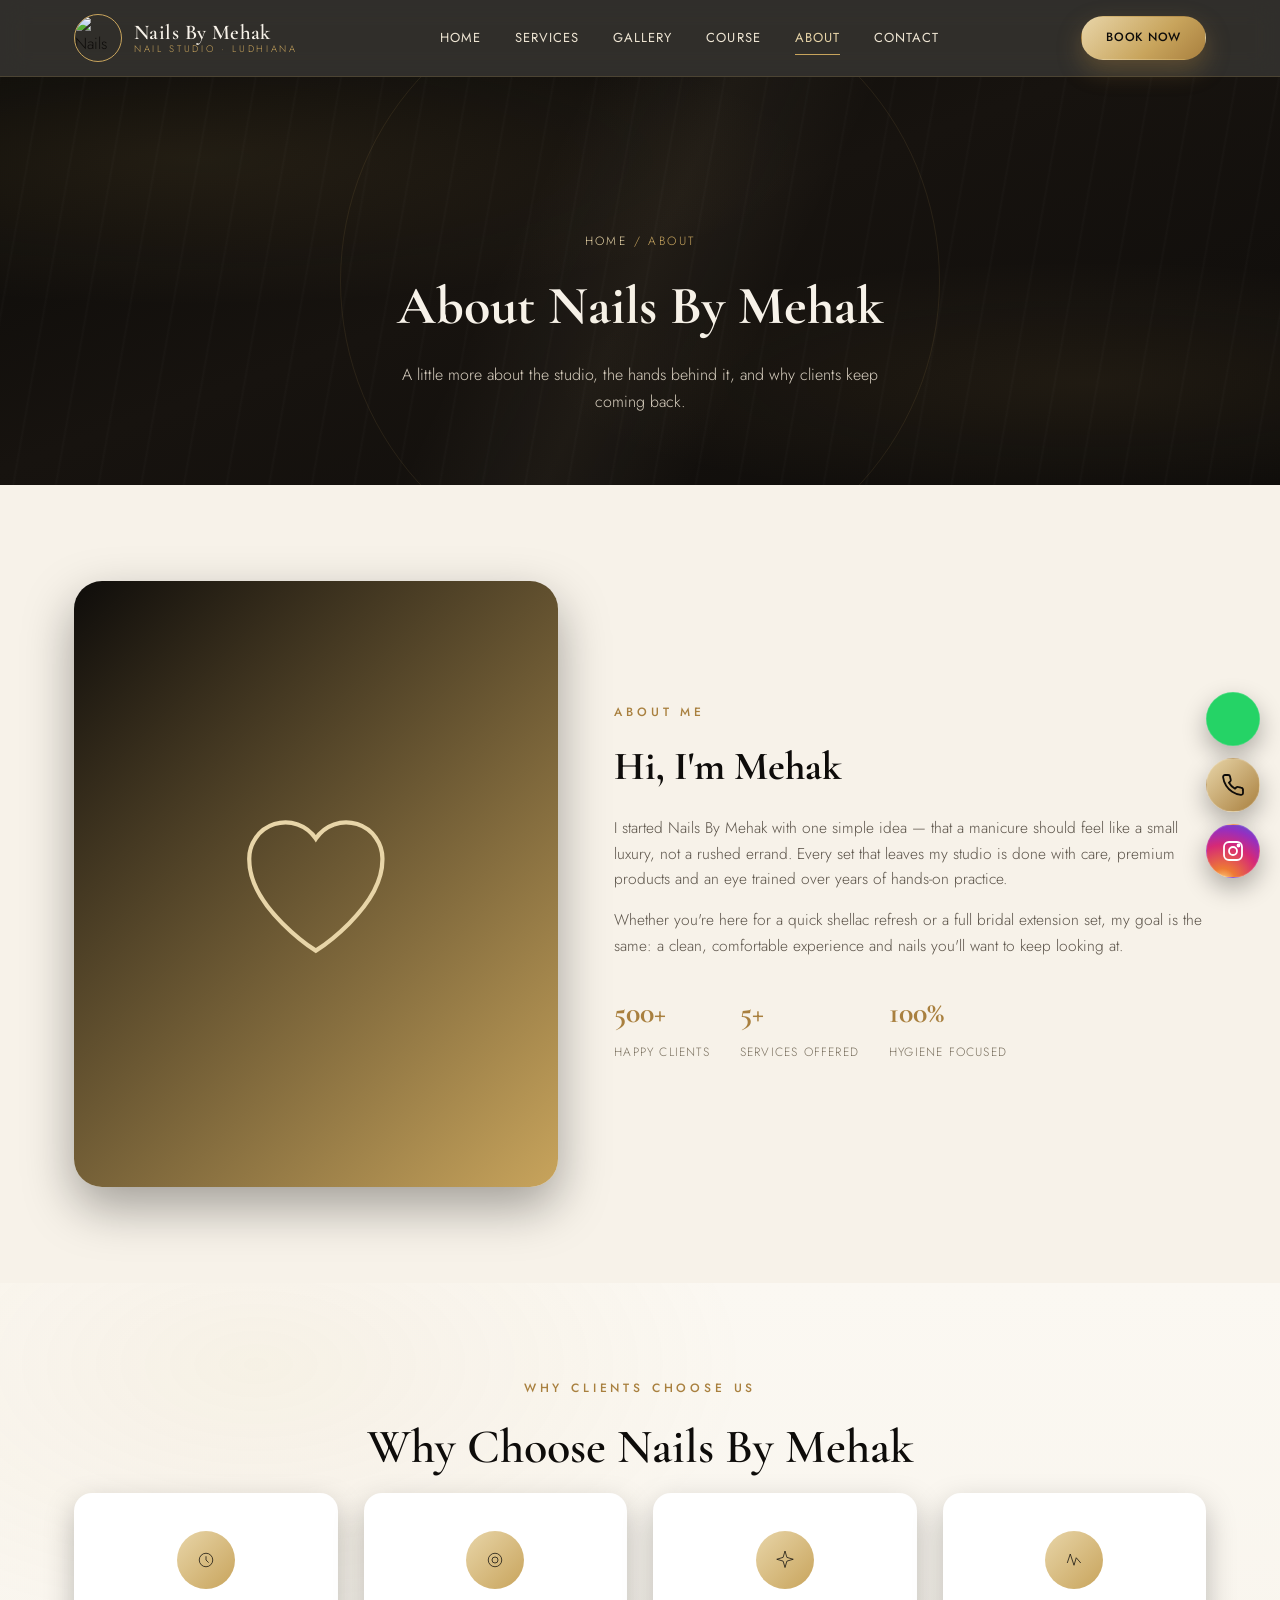
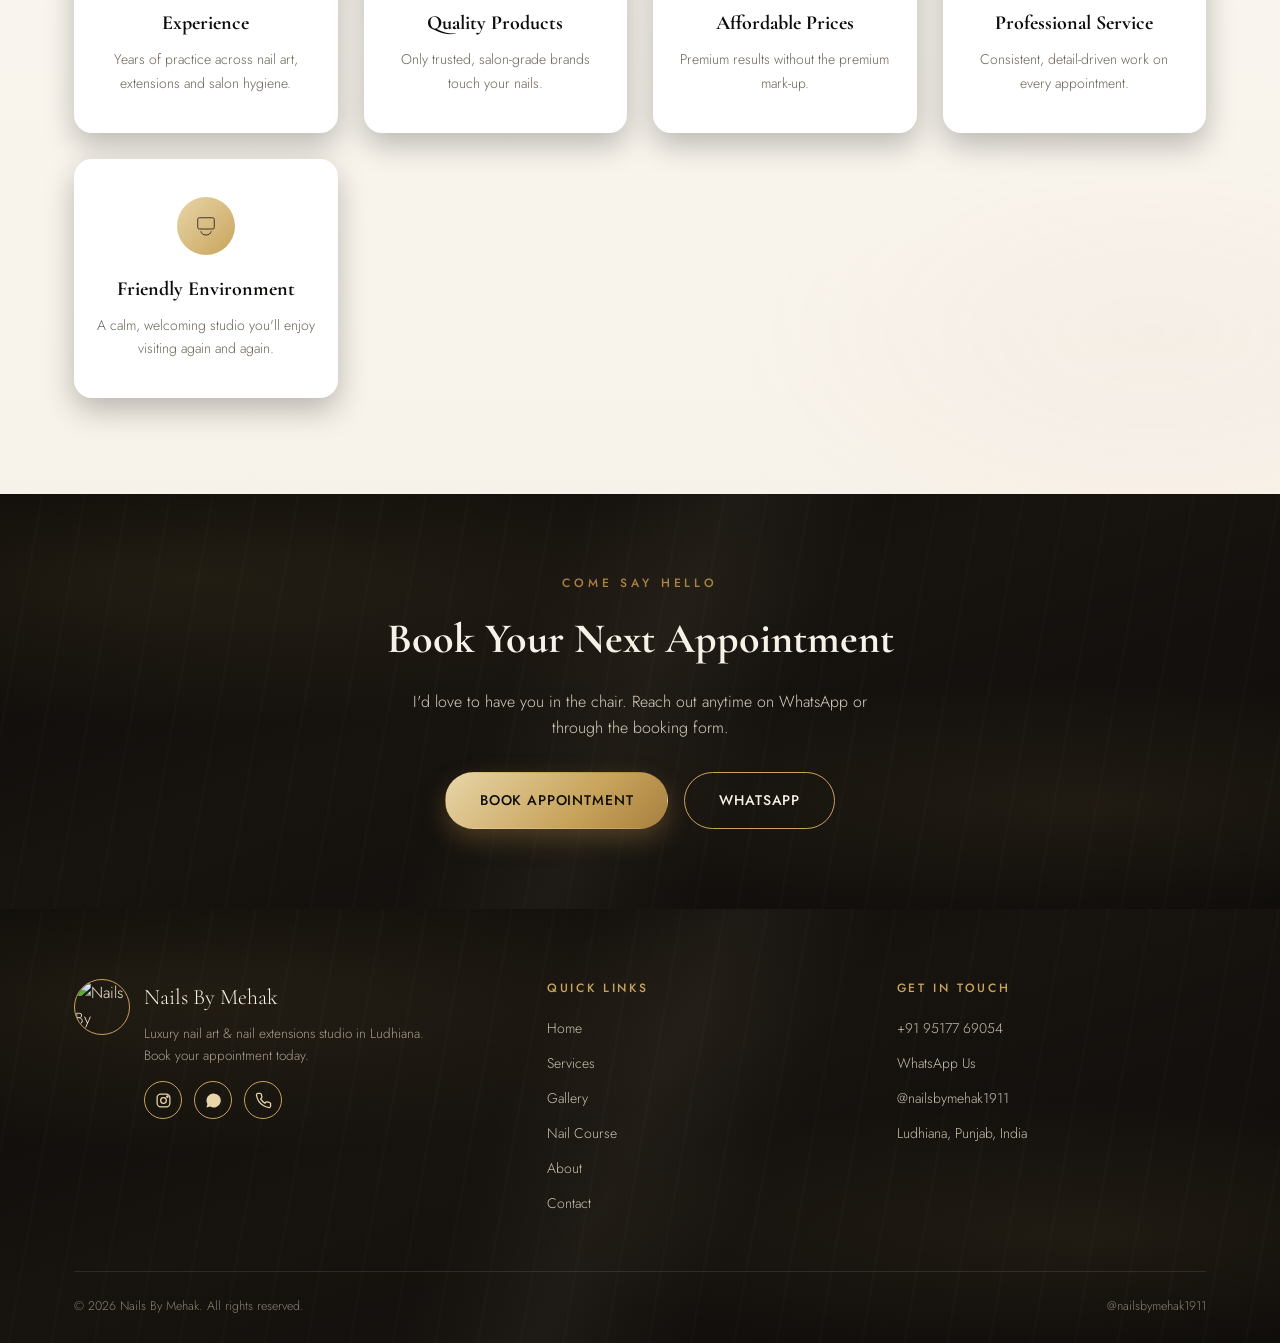
==== about.html @ 7bca028c "commit" ====
<!DOCTYPE html>
<html lang="en">
<head>
<meta charset="UTF-8">
<meta name="viewport" content="width=device-width, initial-scale=1.0">
<title>About Us | Nails By Mehak, Ludhiana</title>
<meta name="description" content="Meet Nails By Mehak — a Ludhiana-based nail studio built on experience, quality products, affordable pricing and a friendly, professional environment.">
<link rel="canonical" href="https://nailsbymehak1911.example.com/about.html">
<link rel="icon" type="image/png" href="assets/favicon.png">
<link rel="stylesheet" href="style.css">
</head>
<body>

<header class="site-header">
  <div class="nav-wrap">
    <a href="index.html" class="brand">
      <img src="images/logo.png" alt="Nails By Mehak logo">
      <span class="brand-text"><span class="name">Nails By Mehak</span><span class="tag">Nail Studio · Ludhiana</span></span>
    </a>
    <nav class="nav-links">
      <a href="index.html" data-page="index.html">Home</a>
      <a href="services.html" data-page="services.html">Services</a>
      <a href="gallery.html" data-page="gallery.html">Gallery</a>
      <a href="course.html" data-page="course.html">Course</a>
      <a href="about.html" data-page="about.html">About</a>
      <a href="contact.html" data-page="contact.html">Contact</a>
    </nav>
    <div class="nav-cta"><a href="contact.html#appointment" class="btn btn-gold">Book Now</a></div>
    <button class="nav-toggle" aria-label="Toggle menu"><span></span><span></span><span></span></button>
  </div>
</header>

<main>
  <section class="page-hero marble-dark">
    <div class="hero-ring small" style="opacity:.6"></div>
    <span class="breadcrumb"><a href="index.html">Home</a> / About</span>
    <h1>About Nails By Mehak</h1>
    <p>A little more about the studio, the hands behind it, and why clients keep coming back.</p>
  </section>

  <section>
    <div class="container">
      <div class="about-hero">
        <div class="about-portrait reveal ph-luxury">
          <div class="ph"><svg width="40%" height="40%" viewBox="0 0 64 64" fill="none" stroke="currentColor" stroke-width="1.4" style="color:var(--gold-light)"><path d="M32 54S10 40 10 24a12 12 0 0122-7 12 12 0 0122 7c0 16-22 30-22 30z"/></svg></div>
        </div>
        <div class="reveal">
          <span class="eyebrow" style="text-align:left">About Me</span>
          <h2 style="font-family:var(--font-display);font-size:clamp(28px,4vw,40px);margin:6px 0 16px">Hi, I'm Mehak</h2>
          <p style="color:#5b5349;font-size:15.5px">I started Nails By Mehak with one simple idea — that a manicure should feel like a small luxury, not a rushed errand. Every set that leaves my studio is done with care, premium products and an eye trained over years of hands-on practice.</p>
          <p style="color:#5b5349;font-size:15.5px">Whether you're here for a quick shellac refresh or a full bridal extension set, my goal is the same: a clean, comfortable experience and nails you'll want to keep looking at.</p>
          <div class="about-stats">
            <div class="stat"><b>500+</b><span>Happy Clients</span></div>
            <div class="stat"><b>5+</b><span>Services Offered</span></div>
            <div class="stat"><b>100%</b><span>Hygiene Focused</span></div>
          </div>
        </div>
      </div>
    </div>
  </section>

  <section class="marble-light">
    <div class="container">
      <span class="eyebrow">Why Clients Choose Us</span>
      <h2 class="section-title">Why Choose Nails By Mehak</h2>
      <div class="grid-why reveal-stagger">
        <div class="why-item">
          <div class="icon"><svg width="24" height="24" viewBox="0 0 64 64" fill="none" stroke="currentColor" stroke-width="2"><circle cx="32" cy="32" r="18"/><path d="M32 22v10l7 7"/></svg></div>
          <h4>Experience</h4>
          <p>Years of practice across nail art, extensions and salon hygiene.</p>
        </div>
        <div class="why-item">
          <div class="icon"><svg width="24" height="24" viewBox="0 0 64 64" fill="none" stroke="currentColor" stroke-width="2"><circle cx="32" cy="32" r="18"/><circle cx="32" cy="32" r="8"/></svg></div>
          <h4>Quality Products</h4>
          <p>Only trusted, salon-grade brands touch your nails.</p>
        </div>
        <div class="why-item">
          <div class="icon"><svg width="24" height="24" viewBox="0 0 64 64" fill="none" stroke="currentColor" stroke-width="2"><path d="M32 8l5 17 17 5-17 5-5 17-5-17-17-5 17-5z"/></svg></div>
          <h4>Affordable Prices</h4>
          <p>Premium results without the premium mark-up.</p>
        </div>
        <div class="why-item">
          <div class="icon"><svg width="24" height="24" viewBox="0 0 64 64" fill="none" stroke="currentColor" stroke-width="2"><path d="M14 40l8-24 10 30 6-20 12 14" /></svg></div>
          <h4>Professional Service</h4>
          <p>Consistent, detail-driven work on every appointment.</p>
        </div>
        <div class="why-item">
          <div class="icon"><svg width="24" height="24" viewBox="0 0 64 64" fill="none" stroke="currentColor" stroke-width="2"><rect x="10" y="10" width="44" height="30" rx="4"/><path d="M18 46c2 6 6 10 14 10s12-4 14-10"/></svg></div>
          <h4>Friendly Environment</h4>
          <p>A calm, welcoming studio you'll enjoy visiting again and again.</p>
        </div>
      </div>
    </div>
  </section>

  <section class="cta-band marble-dark">
    <div class="container">
      <span class="eyebrow">Come Say Hello</span>
      <h3>Book Your Next Appointment</h3>
      <p>I'd love to have you in the chair. Reach out anytime on WhatsApp or through the booking form.</p>
      <div class="cta-actions">
        <a href="contact.html#appointment" class="btn btn-gold">Book Appointment</a>
        <a href="https://wa.me/919517769054" target="_blank" rel="noopener" class="btn btn-outline">WhatsApp</a>
      </div>
    </div>
  </section>
</main>

<footer class="site-footer marble-dark">
  <div class="container">
    <div class="footer-grid">
      <div class="footer-brand">
        <img src="images/logo.png" alt="Nails By Mehak logo">
        <div>
          <div class="name">Nails By Mehak</div>
          <p>Luxury nail art & nail extensions studio in Ludhiana. Book your appointment today.</p>
          <div class="footer-social">
            <a href="https://instagram.com/nailsbymehak1911" target="_blank" rel="noopener" aria-label="Instagram"><svg width="17" height="17" viewBox="0 0 24 24" fill="none" stroke="currentColor" stroke-width="1.8"><rect x="3" y="3" width="18" height="18" rx="5"/><circle cx="12" cy="12" r="4"/><circle cx="17.5" cy="6.5" r="1"/></svg></a>
            <a href="https://wa.me/919517769054" target="_blank" rel="noopener" aria-label="WhatsApp"><svg width="17" height="17" viewBox="0 0 24 24" fill="currentColor"><path d="M17.5 14.4c-.3-.1-1.7-.8-2-.9-.3-.1-.5-.1-.6.1-.2.3-.7.9-.9 1-.2.2-.3.2-.6.1-.3-.1-1.2-.4-2.3-1.4-.9-.8-1.4-1.7-1.6-2-.2-.3 0-.5.1-.6.1-.1.3-.3.4-.5.1-.1.2-.3.3-.4.1-.2 0-.4 0-.5 0-.1-.6-1.5-.8-2-.2-.5-.4-.4-.6-.4h-.5c-.2 0-.5.1-.7.3-.2.3-.9.9-.9 2.1 0 1.2.9 2.4 1 2.6.1.2 1.8 2.8 4.4 3.8.6.3 1.1.4 1.5.5.6.2 1.2.2 1.6.1.5-.1 1.7-.7 1.9-1.3.2-.6.2-1.1.2-1.2-.1-.1-.3-.2-.6-.3zM12 2a10 10 0 00-8.6 15L2 22l5.2-1.4A10 10 0 1012 2z"/></svg></a>
            <a href="tel:+919517769054" aria-label="Call"><svg width="17" height="17" viewBox="0 0 24 24" fill="none" stroke="currentColor" stroke-width="1.8"><path d="M22 16.9v3a2 2 0 01-2.2 2 19.8 19.8 0 01-8.6-3.1 19.5 19.5 0 01-6-6A19.8 19.8 0 012.1 4.2 2 2 0 014.1 2h3a2 2 0 012 1.7c.1.9.3 1.8.6 2.7a2 2 0 01-.5 2.1L8 9.7a16 16 0 006 6l1.2-1.2a2 2 0 012.1-.5c.9.3 1.8.5 2.7.6a2 2 0 011.9 2.3z"/></svg></a>
          </div>
        </div>
      </div>
      <div class="footer-col">
        <h5>Quick Links</h5>
        <a href="index.html">Home</a>
        <a href="services.html">Services</a>
        <a href="gallery.html">Gallery</a>
        <a href="course.html">Nail Course</a>
        <a href="about.html">About</a>
        <a href="contact.html">Contact</a>
      </div>
      <div class="footer-col">
        <h5>Get In Touch</h5>
        <a href="tel:+919517769054">+91 95177 69054</a>
        <a href="https://wa.me/919517769054" target="_blank" rel="noopener">WhatsApp Us</a>
        <a href="https://instagram.com/nailsbymehak1911" target="_blank" rel="noopener">@nailsbymehak1911</a>
        <span style="display:block;color:#c9c0b0;font-size:14px">Ludhiana, Punjab, India</span>
      </div>
    </div>
    <div class="footer-bottom">
      <span>© <span class="footer-year"></span> Nails By Mehak. All rights reserved.</span>
      <span>@nailsbymehak1911</span>
    </div>
  </div>
</footer>

<div class="fab-stack">
  <a class="fab fab-wa fab-pulse" href="https://wa.me/919517769054?text=Hello%20Mehak%2C%20I%27d%20like%20to%20book%20an%20appointment." target="_blank" rel="noopener" aria-label="WhatsApp">
    <svg viewBox="0 0 24 24" fill="currentColor"><path d="M17.5 14.4c-.3-.1-1.7-.8-2-.9-.3-.1-.5-.1-.6.1-.2.3-.7.9-.9 1-.2.2-.3.2-.6.1-.3-.1-1.2-.4-2.3-1.4-.9-.8-1.4-1.7-1.6-2-.2-.3 0-.5.1-.6.1-.1.3-.3.4-.5.1-.1.2-.3.3-.4.1-.2 0-.4 0-.5 0-.1-.6-1.5-.8-2-.2-.5-.4-.4-.6-.4h-.5c-.2 0-.5.1-.7.3-.2.3-.9.9-.9 2.1 0 1.2.9 2.4 1 2.6.1.2 1.8 2.8 4.4 3.8.6.3 1.1.4 1.5.5.6.2 1.2.2 1.6.1.5-.1 1.7-.7 1.9-1.3.2-.6.2-1.1.2-1.2-.1-.1-.3-.2-.6-.3zM12 2a10 10 0 00-8.6 15L2 22l5.2-1.4A10 10 0 1012 2z"/></svg>
  </a>
  <a class="fab fab-call" href="tel:+919517769054" aria-label="Call Now">
    <svg viewBox="0 0 24 24" fill="none" stroke="currentColor" stroke-width="1.8"><path d="M22 16.9v3a2 2 0 01-2.2 2 19.8 19.8 0 01-8.6-3.1 19.5 19.5 0 01-6-6A19.8 19.8 0 012.1 4.2 2 2 0 014.1 2h3a2 2 0 012 1.7c.1.9.3 1.8.6 2.7a2 2 0 01-.5 2.1L8 9.7a16 16 0 006 6l1.2-1.2a2 2 0 012.1-.5c.9.3 1.8.5 2.7.6a2 2 0 011.9 2.3z"/></svg>
  </a>
  <a class="fab fab-ig" href="https://instagram.com/nailsbymehak1911" target="_blank" rel="noopener" aria-label="Instagram">
    <svg viewBox="0 0 24 24" fill="none" stroke="currentColor" stroke-width="1.8"><rect x="3" y="3" width="18" height="18" rx="5"/><circle cx="12" cy="12" r="4"/><circle cx="17.5" cy="6.5" r="1"/></svg>
  </a>
</div>

<script src="script.js"></script>
</body>
</html>
---- style.css ----
/* ==========================================================================
   NAILS BY MEHAK — Luxury Nail Studio
   Design tokens: ink #0e0c0a, charcoal #1c1815, gold #c8a45c, gold-light #e8d5a8,
   cream #f7f2e9, blush #d99a9a
   Type: 'Cormorant Garamond' (display), 'Playfair Display' italic (script accent), 'Jost' (body)
   ========================================================================== */

@import url('https://fonts.googleapis.com/css2?family=Cormorant+Garamond:ital,wght@0,400;0,500;0,600;0,700;1,500;1,600&family=Playfair+Display:ital@1&family=Jost:wght@300;400;500;600&display=swap');

:root{
  --ink:#0e0c0a;
  --ink-soft:#17130f;
  --charcoal:#1f1a16;
  --charcoal-2:#2a231d;
  --gold:#c8a45c;
  --gold-light:#e8d5a8;
  --gold-deep:#a9803f;
  --cream:#f7f2e9;
  --cream-dim:#efe6d4;
  --white:#ffffff;
  --blush:#d99a9a;
  --ink-transparent: rgba(14,12,10,.7);
  --shadow-soft: 0 20px 50px rgba(0,0,0,.35);
  --shadow-card: 0 12px 30px rgba(0,0,0,.25);
  --radius-lg: 28px;
  --radius-md: 18px;
  --radius-sm: 10px;
  --maxw: 1180px;
  --font-display: 'Cormorant Garamond', serif;
  --font-script: 'Playfair Display', serif;
  --font-body: 'Jost', sans-serif;
}

*,*::before,*::after{ box-sizing:border-box; }
html{ scroll-behavior:smooth; }
body{
  margin:0;
  background:var(--cream);
  color:var(--ink);
  font-family:var(--font-body);
  font-weight:300;
  line-height:1.65;
  -webkit-font-smoothing:antialiased;
  overflow-x:hidden;
}
img{ max-width:100%; display:block; }
a{ color:inherit; text-decoration:none; }
ul{ list-style:none; margin:0; padding:0; }
button{ font-family:inherit; cursor:pointer; }
input,select,textarea{ font-family:inherit; }
.container{ max-width:var(--maxw); margin:0 auto; padding:0 24px; }

/* prefers-reduced-motion */
@media (prefers-reduced-motion: reduce){
  *{ animation-duration:.001ms !important; animation-iteration-count:1 !important; transition-duration:.001ms !important; scroll-behavior:auto !important; }
}

/* ---------- Marble texture (CSS-generated, no images) ---------- */
.marble-dark{
  position:relative;
  background:
    radial-gradient(ellipse 80% 60% at 15% 20%, rgba(200,164,92,.10), transparent 60%),
    radial-gradient(ellipse 70% 50% at 85% 75%, rgba(200,164,92,.08), transparent 60%),
    linear-gradient(160deg, #0b0a08 0%, #17130f 45%, #0e0c0a 100%);
}
.marble-dark::before{
  content:"";
  position:absolute; inset:0;
  background-image:
    linear-gradient(115deg, transparent 40%, rgba(232,213,168,.05) 50%, transparent 60%),
    repeating-linear-gradient(100deg, rgba(255,255,255,.015) 0px, transparent 2px, transparent 40px, rgba(255,255,255,.02) 42px);
  pointer-events:none;
}
.marble-light{
  background:
    radial-gradient(ellipse 70% 60% at 20% 10%, rgba(200,164,92,.08), transparent 55%),
    radial-gradient(ellipse 60% 50% at 90% 80%, rgba(217,154,154,.06), transparent 55%),
    linear-gradient(180deg, #fbf8f2 0%, #f7f2e9 100%);
}

/* ---------- Gold ring / signature motif ---------- */
.gold-ring{
  border:1px solid var(--gold);
  border-radius:50%;
  position:relative;
}
.divider-ring{
  display:flex; align-items:center; justify-content:center; gap:14px;
  margin:0 auto 18px;
}
.divider-ring::before,.divider-ring::after{
  content:""; width:52px; height:1px; background:linear-gradient(90deg, transparent, var(--gold));
}
.divider-ring::after{ background:linear-gradient(90deg, var(--gold), transparent); }
.divider-ring .dot{ width:6px; height:6px; border-radius:50%; background:var(--gold); }

.eyebrow{
  font-family:var(--font-body);
  letter-spacing:.32em;
  text-transform:uppercase;
  font-size:12px;
  color:var(--gold-deep);
  font-weight:500;
  text-align:center;
  display:block;
  margin-bottom:10px;
}

.section-title{
  font-family:var(--font-display);
  font-weight:600;
  font-size:clamp(32px,5vw,48px);
  text-align:center;
  margin:0 0 6px;
  color:var(--ink);
}
.section-sub{
  text-align:center;
  max-width:560px;
  margin:0 auto 46px;
  color:#5b5349;
  font-size:16px;
  font-weight:300;
}
section{ padding:96px 0; }
@media (max-width:768px){ section{ padding:64px 0; } }

/* ---------- Buttons ---------- */
.btn{
  position:relative;
  overflow:hidden;
  display:inline-flex;
  align-items:center;
  justify-content:center;
  gap:10px;
  padding:16px 34px;
  border-radius:999px;
  font-family:var(--font-body);
  font-size:14px;
  letter-spacing:.06em;
  text-transform:uppercase;
  font-weight:500;
  border:1px solid transparent;
  transition:transform .35s cubic-bezier(.2,.8,.2,1), box-shadow .35s ease, background .35s ease, color .35s ease;
  white-space:nowrap;
}
.btn:active{ transform:scale(.97); }
.btn-gold{
  background:linear-gradient(135deg,var(--gold-light),var(--gold) 60%,var(--gold-deep));
  color:var(--ink);
  box-shadow:0 10px 25px rgba(169,128,63,.35);
}
.btn-gold:hover{ transform:translateY(-3px); box-shadow:0 16px 34px rgba(169,128,63,.45); }
.btn-outline{
  background:transparent;
  border-color:var(--gold);
  color:var(--cream);
}
.btn-outline:hover{ background:var(--gold); color:var(--ink); transform:translateY(-3px); }
.btn-dark{
  background:var(--ink);
  color:var(--gold-light);
  border-color:var(--ink);
}
.btn-dark:hover{ transform:translateY(-3px); box-shadow:0 14px 30px rgba(0,0,0,.35); }
.btn-sm{ padding:11px 24px; font-size:12px; }
.btn-block{ width:100%; }

.ripple{ position:absolute; border-radius:50%; background:rgba(255,255,255,.5); transform:scale(0); animation:ripple .6s linear; pointer-events:none; }
@keyframes ripple{ to{ transform:scale(3); opacity:0; } }

/* ---------- Header / Nav ---------- */
.site-header{
  position:sticky; top:0; z-index:900;
  background:rgba(14,12,10,.85);
  backdrop-filter:blur(14px) saturate(140%);
  border-bottom:1px solid rgba(200,164,92,.18);
  transition:background .3s ease;
}
.nav-wrap{
  display:flex; align-items:center; justify-content:space-between;
  padding:14px 24px;
  max-width:var(--maxw); margin:0 auto;
}
.brand{ display:flex; align-items:center; gap:12px; }
.brand img{ width:48px; height:48px; border-radius:50%; border:1px solid var(--gold); object-fit:cover; }
.brand-text{ display:flex; flex-direction:column; line-height:1.1; }
.brand-text .name{ font-family:var(--font-display); font-size:21px; color:var(--cream); letter-spacing:.02em; font-weight:600; }
.brand-text .tag{ font-family:var(--font-body); font-size:9.5px; letter-spacing:.28em; text-transform:uppercase; color:var(--gold); }

.nav-links{ display:flex; align-items:center; gap:34px; }
.nav-links a{
  font-size:13px; letter-spacing:.08em; text-transform:uppercase;
  color:var(--cream-dim); font-weight:400; position:relative; padding:6px 0;
  transition:color .25s ease;
}
.nav-links a::after{
  content:""; position:absolute; left:0; bottom:0; width:0; height:1px; background:var(--gold);
  transition:width .3s ease;
}
.nav-links a:hover, .nav-links a.active{ color:var(--gold-light); }
.nav-links a:hover::after, .nav-links a.active::after{ width:100%; }
.nav-cta{ display:flex; align-items:center; gap:14px; }
.nav-cta .btn{ padding:11px 24px; font-size:12px; }

.nav-toggle{
  display:none; flex-direction:column; gap:5px; background:none; border:none; padding:8px;
}
.nav-toggle span{ width:24px; height:1.5px; background:var(--gold-light); transition:.3s; }

@media (max-width:900px){
  .nav-links{
    position:fixed; top:76px; left:0; right:0; bottom:0;
    background:var(--ink); flex-direction:column; justify-content:flex-start;
    padding:40px 24px; gap:28px;
    transform:translateX(100%); transition:transform .4s cubic-bezier(.2,.8,.2,1);
  }
  .nav-links.open{ transform:translateX(0); }
  .nav-links a{ font-size:16px; }
  .nav-cta{ display:none; }
  .nav-toggle{ display:flex; }
}

/* ---------- Hero ---------- */
.hero{
  position:relative;
  min-height:92vh;
  display:flex; align-items:center; justify-content:center;
  text-align:center;
  color:var(--cream);
  padding:140px 24px 100px;
  overflow:hidden;
}
.hero-ring{
  position:absolute;
  width:min(760px,120vw); height:min(760px,120vw);
  border:1px solid rgba(200,164,92,.28);
  border-radius:50%;
  top:50%; left:50%; transform:translate(-50%,-50%);
  animation:spin-slow 60s linear infinite;
}
.hero-ring.small{ width:min(600px,95vw); height:min(600px,95vw); border-color:rgba(200,164,92,.18); animation-duration:80s; animation-direction:reverse; }
@keyframes spin-slow{ to{ transform:translate(-50%,-50%) rotate(360deg); } }

.hero-content{ position:relative; z-index:2; max-width:760px; }
.hero-logo{
  width:96px; height:96px; border-radius:50%; border:1px solid var(--gold);
  margin:0 auto 24px; object-fit:cover;
  box-shadow:0 0 0 6px rgba(200,164,92,.08);
  animation:fadeUp .9s ease both;
}
.hero-eyebrow{ animation:fadeUp .9s ease .1s both; }
.hero h1{
  font-family:var(--font-display);
  font-weight:600;
  font-size:clamp(38px,6.4vw,68px);
  line-height:1.08;
  margin:6px 0 18px;
  animation:fadeUp .9s ease .2s both;
}
.hero h1 em{ font-style:italic; color:var(--gold-light); font-weight:500; }
.hero p{
  font-size:17px; color:#d8cfc0; max-width:520px; margin:0 auto 36px;
  animation:fadeUp .9s ease .32s both;
}
.hero-actions{
  display:flex; flex-wrap:wrap; gap:14px; justify-content:center;
  animation:fadeUp .9s ease .44s both;
}
@keyframes fadeUp{ from{ opacity:0; transform:translateY(22px);} to{ opacity:1; transform:translateY(0);} }

.hero-scroll{
  position:absolute; bottom:28px; left:50%; transform:translateX(-50%);
  display:flex; flex-direction:column; align-items:center; gap:8px; color:var(--gold);
  font-size:10px; letter-spacing:.3em; text-transform:uppercase;
  animation:fadeUp .9s ease .55s both;
}
.hero-scroll .line{ width:1px; height:34px; background:linear-gradient(var(--gold), transparent); animation:pulse-line 2s ease-in-out infinite; }
@keyframes pulse-line{ 0%,100%{ opacity:.3;} 50%{ opacity:1;} }

/* ---------- Reveal on scroll ---------- */
.reveal{ opacity:0; transform:translateY(28px); transition:opacity .8s ease, transform .8s cubic-bezier(.2,.8,.2,1); }
.reveal.in{ opacity:1; transform:translateY(0); }
.reveal-stagger > *{ opacity:0; transform:translateY(24px); transition:opacity .7s ease, transform .7s cubic-bezier(.2,.8,.2,1); }
.reveal-stagger.in > *{ opacity:1; transform:translateY(0); }
.reveal-stagger.in > *:nth-child(1){ transition-delay:.05s; }
.reveal-stagger.in > *:nth-child(2){ transition-delay:.15s; }
.reveal-stagger.in > *:nth-child(3){ transition-delay:.25s; }
.reveal-stagger.in > *:nth-child(4){ transition-delay:.35s; }
.reveal-stagger.in > *:nth-child(5){ transition-delay:.45s; }

/* ---------- Service cards ---------- */
.grid-services{
  display:grid; grid-template-columns:repeat(auto-fit,minmax(260px,1fr)); gap:28px;
}
.card{
  background:var(--white);
  border-radius:var(--radius-md);
  overflow:hidden;
  box-shadow:var(--shadow-card);
  transition:transform .45s cubic-bezier(.2,.8,.2,1), box-shadow .45s ease;
  display:flex; flex-direction:column;
}
.card:hover{ transform:translateY(-8px); box-shadow:0 24px 50px rgba(0,0,0,.22); }
.card-media{
  position:relative; aspect-ratio:4/3; overflow:hidden;
}
.card-media .ph{
  width:100%; height:100%;
  display:flex; align-items:center; justify-content:center;
  transition:transform .7s ease;
}
.card:hover .card-media .ph{ transform:scale(1.08); }
.card-media .ph svg{ width:46%; height:46%; }
.card-price-tag{
  position:absolute; top:14px; right:14px;
  background:rgba(14,12,10,.82); color:var(--gold-light);
  font-family:var(--font-display); font-weight:600; font-size:14px;
  padding:6px 14px; border-radius:999px; border:1px solid var(--gold);
}
.card-body{ padding:24px 22px 26px; display:flex; flex-direction:column; gap:10px; flex:1; }
.card-body h3{ font-family:var(--font-display); font-size:24px; font-weight:600; margin:0; }
.card-body p{ font-size:14.5px; color:#6b6255; margin:0; flex:1; }
.card-foot{ display:flex; align-items:center; justify-content:space-between; margin-top:6px; }
.card-foot .from{ font-size:12px; color:var(--gold-deep); text-transform:uppercase; letter-spacing:.06em; }
.card-link{
  display:inline-flex; align-items:center; gap:6px;
  font-size:12.5px; letter-spacing:.05em; text-transform:uppercase; color:var(--ink); font-weight:500;
  border-bottom:1px solid var(--gold); padding-bottom:2px;
  transition:gap .3s ease, color .3s ease;
}
.card-link:hover{ gap:10px; color:var(--gold-deep); }

/* Placeholder swatches (per service, distinct gradient) */
.ph-shellac{ background:linear-gradient(135deg,#efe1c6,#d9b98c); }
.ph-pressOn{ background:linear-gradient(135deg,#2a231d,#c8a45c); }
.ph-temp{ background:linear-gradient(135deg,#f2e6d3,#c99a9a); }
.ph-acrylic{ background:linear-gradient(135deg,#3a0d10,#7a1f24); }
.ph-gel{ background:linear-gradient(135deg,#f6e9ee,#d99a9a); }
.ph-course{ background:linear-gradient(135deg,#12100d,#c8a45c); }
.ph-bridal{ background:linear-gradient(135deg,#f7f0e6,#e8d5a8); }
.ph-party{ background:linear-gradient(135deg,#241018,#7a2440); }
.ph-luxury{ background:linear-gradient(135deg,#0e0c0a,#c8a45c); }

/* ---------- Why choose us ---------- */
.grid-why{ display:grid; grid-template-columns:repeat(auto-fit,minmax(220px,1fr)); gap:26px; }
.why-item{
  text-align:center; padding:38px 22px; background:var(--white); border-radius:var(--radius-md);
  box-shadow:var(--shadow-card); transition:transform .4s ease;
}
.why-item:hover{ transform:translateY(-6px); }
.why-item .icon{
  width:58px; height:58px; margin:0 auto 18px; border-radius:50%;
  display:flex; align-items:center; justify-content:center;
  background:linear-gradient(135deg,var(--gold-light),var(--gold));
  color:var(--ink);
}
.why-item h4{ font-family:var(--font-display); font-size:20px; margin:0 0 8px; }
.why-item p{ font-size:14px; color:#6b6255; margin:0; }

/* ---------- Gallery preview / grid ---------- */
.grid-gallery{ display:grid; grid-template-columns:repeat(4,1fr); grid-auto-rows:190px; gap:14px; }
.gallery-tile{
  position:relative; border-radius:var(--radius-sm); overflow:hidden; cursor:pointer;
}
.gallery-tile .ph{ width:100%; height:100%; transition:transform .6s ease; display:flex; align-items:center; justify-content:center; }
.gallery-tile:hover .ph{ transform:scale(1.1); }
.gallery-tile .label{
  position:absolute; inset:auto 0 0 0; padding:14px;
  background:linear-gradient(to top, rgba(14,12,10,.85), transparent);
  color:var(--cream); font-size:12px; letter-spacing:.08em; text-transform:uppercase;
  opacity:0; transform:translateY(8px); transition:.35s ease;
}
.gallery-tile:hover .label{ opacity:1; transform:translateY(0); }
.gallery-tile.tall{ grid-row:span 2; }
@media (max-width:900px){ .grid-gallery{ grid-template-columns:repeat(2,1fr); grid-auto-rows:160px; } }

/* ---------- Testimonials ---------- */
.testi-track{ display:grid; grid-template-columns:repeat(auto-fit,minmax(300px,1fr)); gap:26px; }
.testi-card{
  background:var(--ink); color:var(--cream-dim); border-radius:var(--radius-md);
  padding:34px 30px; box-shadow:var(--shadow-card); border:1px solid rgba(200,164,92,.18);
}
.testi-card .stars{ color:var(--gold); letter-spacing:2px; margin-bottom:14px; font-size:14px; }
.testi-card p{ font-size:15px; font-style:italic; margin:0 0 18px; color:#e6ddcc; }
.testi-card .who{ display:flex; align-items:center; gap:12px; }
.testi-card .avatar{
  width:38px; height:38px; border-radius:50%; background:linear-gradient(135deg,var(--gold-light),var(--gold));
  display:flex; align-items:center; justify-content:center; font-family:var(--font-display); font-weight:700; color:var(--ink);
}
.testi-card .name{ font-size:13.5px; letter-spacing:.05em; color:var(--gold-light); }

/* ---------- Course banner ---------- */
.course-banner{
  border-radius:var(--radius-lg); overflow:hidden; position:relative;
  padding:70px 40px; text-align:center; color:var(--cream);
}
.course-banner h3{ font-family:var(--font-display); font-size:clamp(28px,4vw,40px); margin:6px 0 14px; }
.course-banner p{ max-width:520px; margin:0 auto 30px; color:#d8cfc0; }
.course-fee{
  display:inline-block; font-family:var(--font-display); font-size:22px; color:var(--gold-light);
  border:1px solid var(--gold); border-radius:999px; padding:8px 26px; margin-bottom:26px;
}

/* ---------- CTA band ---------- */
.cta-band{
  text-align:center; padding:80px 24px; color:var(--cream);
}
.cta-band h3{ font-family:var(--font-display); font-size:clamp(28px,4.4vw,42px); margin:0 0 16px; }
.cta-band p{ color:#d8cfc0; max-width:480px; margin:0 auto 30px; }
.cta-actions{ display:flex; gap:16px; justify-content:center; flex-wrap:wrap; }

/* ---------- Footer ---------- */
.site-footer{ color:var(--cream-dim); padding:70px 0 26px; }
.footer-grid{
  display:grid; grid-template-columns:1.4fr 1fr 1fr; gap:40px; padding-bottom:44px;
  border-bottom:1px solid rgba(200,164,92,.16);
}
@media (max-width:768px){ .footer-grid{ grid-template-columns:1fr; gap:34px; } }
.footer-brand{ display:flex; gap:14px; align-items:flex-start; }
.footer-brand img{ width:56px; height:56px; border-radius:50%; border:1px solid var(--gold); }
.footer-brand .name{ font-family:var(--font-display); font-size:22px; color:var(--cream); }
.footer-brand p{ font-size:13.5px; color:#a99f8c; margin-top:8px; max-width:280px; }
.footer-col h5{ font-size:12px; letter-spacing:.22em; text-transform:uppercase; color:var(--gold); margin:0 0 18px; font-weight:500; }
.footer-col a, .footer-col li{ display:block; font-size:14px; color:#c9c0b0; margin-bottom:12px; transition:color .25s ease; }
.footer-col a:hover{ color:var(--gold-light); }
.footer-social{ display:flex; gap:12px; margin-top:6px; }
.footer-social a{
  width:38px; height:38px; border-radius:50%; border:1px solid var(--gold);
  display:flex; align-items:center; justify-content:center; color:var(--gold-light);
  transition:.3s;
}
.footer-social a:hover{ background:var(--gold); color:var(--ink); }
.footer-bottom{ padding-top:24px; display:flex; justify-content:space-between; flex-wrap:wrap; gap:10px; font-size:12.5px; color:#8a806f; }

/* ---------- Floating action buttons ---------- */
.fab-stack{ position:fixed; right:20px; bottom:22px; z-index:950; display:flex; flex-direction:column; gap:12px; }
.fab{
  width:54px; height:54px; border-radius:50%; display:flex; align-items:center; justify-content:center;
  box-shadow:0 10px 24px rgba(0,0,0,.3); border:1px solid rgba(255,255,255,.15);
  transition:transform .3s cubic-bezier(.3,.9,.3,1.3);
  color:#fff;
}
.fab:hover{ transform:scale(1.1); }
.fab-wa{ background:#25D366; }
.fab-call{ background:linear-gradient(135deg,var(--gold-light),var(--gold-deep)); color:var(--ink); }
.fab-ig{ background:radial-gradient(circle at 30% 110%, #ffdb8b 0%, #ee7a34 20%, #d62976 55%, #962fbf 78%, #4f5bd5 100%); }
.fab svg{ width:24px; height:24px; }
.fab-pulse::before{
  content:""; position:absolute; inset:0; border-radius:50%; background:inherit; animation:fab-pulse 2.4s ease-out infinite;
}
.fab{ position:relative; }
@keyframes fab-pulse{ 0%{ transform:scale(1); opacity:.6;} 100%{ transform:scale(1.9); opacity:0;} }

/* ---------- Page hero (inner pages) ---------- */
.page-hero{
  padding:150px 24px 70px; text-align:center; color:var(--cream); position:relative; overflow:hidden;
}
.page-hero h1{ font-family:var(--font-display); font-size:clamp(32px,5vw,54px); margin:8px 0 12px; }
.page-hero p{ color:#d8cfc0; max-width:520px; margin:0 auto; }
.breadcrumb{ font-size:12px; letter-spacing:.2em; text-transform:uppercase; color:var(--gold); }
.breadcrumb a{ color:var(--gold-light); }

/* ---------- Forms ---------- */
.form-card{
  background:var(--white); border-radius:var(--radius-lg); padding:44px; box-shadow:var(--shadow-soft);
}
.form-grid{ display:grid; grid-template-columns:1fr 1fr; gap:20px; }
.form-grid .full{ grid-column:1 / -1; }
@media (max-width:640px){ .form-grid{ grid-template-columns:1fr; } }
.field{ display:flex; flex-direction:column; gap:8px; }
.field label{ font-size:12px; letter-spacing:.1em; text-transform:uppercase; color:var(--gold-deep); font-weight:500; }
.field input, .field select, .field textarea{
  border:1px solid #e4dcc9; border-radius:var(--radius-sm); padding:14px 16px; font-size:15px;
  background:var(--cream); color:var(--ink); transition:border .25s ease, box-shadow .25s ease;
}
.field input:focus, .field select:focus, .field textarea:focus{
  outline:none; border-color:var(--gold); box-shadow:0 0 0 4px rgba(200,164,92,.18);
}
.field textarea{ resize:vertical; min-height:110px; }
.form-note{ font-size:12.5px; color:#8a806f; margin-top:16px; text-align:center; }

/* ---------- Service detail page ---------- */
.detail-wrap{ display:grid; grid-template-columns:1fr 1fr; gap:56px; align-items:flex-start; }
@media (max-width:900px){ .detail-wrap{ grid-template-columns:1fr; } }
.detail-media{ position:sticky; top:110px; border-radius:var(--radius-lg); overflow:hidden; aspect-ratio:4/5; box-shadow:var(--shadow-soft); }
@media (max-width:900px){ .detail-media{ position:static; aspect-ratio:16/10; } }
.detail-media .ph{ width:100%; height:100%; display:flex; align-items:center; justify-content:center; }
.detail-media .ph svg{ width:38%; height:38%; }
.detail-body h2{ font-family:var(--font-display); font-size:clamp(30px,4vw,42px); margin:6px 0 14px; }
.price-box{
  display:flex; gap:18px; margin:22px 0 26px; flex-wrap:wrap;
}
.price-pill{
  border:1px solid var(--gold); border-radius:var(--radius-md); padding:16px 24px; text-align:center; flex:1; min-width:140px;
}
.price-pill .amt{ font-family:var(--font-display); font-size:26px; font-weight:600; color:var(--gold-deep); }
.price-pill .lbl{ font-size:11px; letter-spacing:.14em; text-transform:uppercase; color:#7a705f; margin-top:4px; }
.detail-list{ margin:22px 0; }
.detail-list h4{ font-family:var(--font-display); font-size:19px; margin:0 0 12px; }
.detail-list ul li{ position:relative; padding-left:26px; margin-bottom:10px; font-size:14.5px; color:#4d473d; }
.detail-list ul li::before{ content:"✦"; position:absolute; left:0; color:var(--gold); font-size:12px; top:2px; }
.detail-actions{ display:flex; gap:14px; flex-wrap:wrap; margin-top:30px; }

/* ---------- Course page specifics ---------- */
.learn-grid{ display:grid; grid-template-columns:repeat(auto-fit,minmax(220px,1fr)); gap:22px; }
.learn-item{
  background:var(--white); border-radius:var(--radius-md); padding:26px 22px; box-shadow:var(--shadow-card);
  display:flex; gap:14px; align-items:flex-start; transition:transform .35s ease;
}
.learn-item:hover{ transform:translateY(-5px); }
.learn-item .num{ font-family:var(--font-display); font-size:26px; color:var(--gold); font-weight:600; }
.learn-item h5{ margin:0 0 4px; font-size:16px; font-family:var(--font-body); font-weight:500; }
.learn-item p{ margin:0; font-size:13.5px; color:#7a705f; }

.benefit-row{ display:grid; grid-template-columns:repeat(auto-fit,minmax(240px,1fr)); gap:20px; }
.benefit-row .b-item{ display:flex; gap:14px; align-items:flex-start; padding:20px; background:var(--white); border-radius:var(--radius-sm); box-shadow:var(--shadow-card); }
.benefit-row .b-item .ico{ color:var(--gold); font-size:20px; }

/* ---------- About page ---------- */
.about-hero{ display:grid; grid-template-columns:.9fr 1.1fr; gap:56px; align-items:center; }
@media (max-width:860px){ .about-hero{ grid-template-columns:1fr; } }
.about-portrait{ aspect-ratio:4/5; border-radius:var(--radius-lg); overflow:hidden; box-shadow:var(--shadow-soft); }
.about-portrait .ph{ width:100%; height:100%; display:flex; align-items:center; justify-content:center; }
.about-stats{ display:flex; gap:30px; margin-top:30px; flex-wrap:wrap; }
.about-stats .stat b{ font-family:var(--font-display); font-size:30px; color:var(--gold-deep); display:block; }
.about-stats .stat span{ font-size:12px; letter-spacing:.1em; text-transform:uppercase; color:#7a705f; }

/* ---------- Gallery filters ---------- */
.filter-bar{ display:flex; gap:10px; justify-content:center; flex-wrap:wrap; margin-bottom:44px; }
.filter-btn{
  padding:10px 22px; border-radius:999px; border:1px solid #ded2b3; font-size:12.5px; letter-spacing:.08em;
  text-transform:uppercase; background:transparent; color:#5b5349; transition:.3s;
}
.filter-btn:hover{ border-color:var(--gold); color:var(--gold-deep); }
.filter-btn.active{ background:var(--ink); border-color:var(--ink); color:var(--gold-light); }

/* ---------- Lightbox ---------- */
.lightbox{
  position:fixed; inset:0; background:rgba(6,5,4,.94); z-index:1200; display:none;
  align-items:center; justify-content:center; padding:30px;
}
.lightbox.open{ display:flex; }
.lightbox-inner{ max-width:640px; width:100%; aspect-ratio:4/5; border-radius:var(--radius-lg); overflow:hidden; position:relative; }
.lightbox-inner .ph{ width:100%; height:100%; display:flex; align-items:center; justify-content:center; }
.lightbox-close{
  position:absolute; top:-46px; right:0; color:var(--cream); font-size:28px; background:none; border:none;
}
@media (max-width:640px){ .lightbox-close{ top:auto; bottom:-50px; right:50%; transform:translateX(50%); } }

/* ---------- Contact grid ---------- */
.contact-grid{ display:grid; grid-template-columns:1fr 1.2fr; gap:50px; align-items:flex-start; }
@media (max-width:860px){ .contact-grid{ grid-template-columns:1fr; } }

/* ---------- Map placeholder ---------- */
.map-box{
  border-radius:var(--radius-lg); overflow:hidden; aspect-ratio:16/9; box-shadow:var(--shadow-card);
  display:flex; align-items:center; justify-content:center; color:var(--gold-light); position:relative;
  background:linear-gradient(135deg,#17130f,#2a231d);
}
.map-box .pin{ display:flex; flex-direction:column; align-items:center; gap:10px; }

/* ---------- Contact info list ---------- */
.info-list{ display:flex; flex-direction:column; gap:22px; }
.info-list .item{ display:flex; gap:16px; align-items:flex-start; }
.info-list .ico{
  width:44px; height:44px; border-radius:50%; background:linear-gradient(135deg,var(--gold-light),var(--gold));
  display:flex; align-items:center; justify-content:center; color:var(--ink); flex-shrink:0;
}
.info-list h5{ margin:0 0 4px; font-size:15px; font-weight:500; }
.info-list p{ margin:0; font-size:14px; color:#6b6255; }

/* ---------- Thank you page ---------- */
.thankyou-wrap{ text-align:center; padding:170px 24px 120px; }
.thankyou-check{
  width:100px; height:100px; border-radius:50%; margin:0 auto 30px;
  background:linear-gradient(135deg,var(--gold-light),var(--gold));
  display:flex; align-items:center; justify-content:center; color:var(--ink);
  animation:pop-in .6s cubic-bezier(.3,1.4,.4,1) both;
}
@keyframes pop-in{ from{ transform:scale(0); opacity:0;} to{ transform:scale(1); opacity:1;} }
.thankyou-wrap h1{ font-family:var(--font-display); font-size:clamp(30px,5vw,46px); margin:0 0 14px; }
.thankyou-wrap p{ color:#6b6255; max-width:440px; margin:0 auto 34px; }

/* Utility */
.text-center{ text-align:center; }
.mt-40{ margin-top:40px; }
.badge-dark{ background:var(--ink); color:var(--gold-light); }
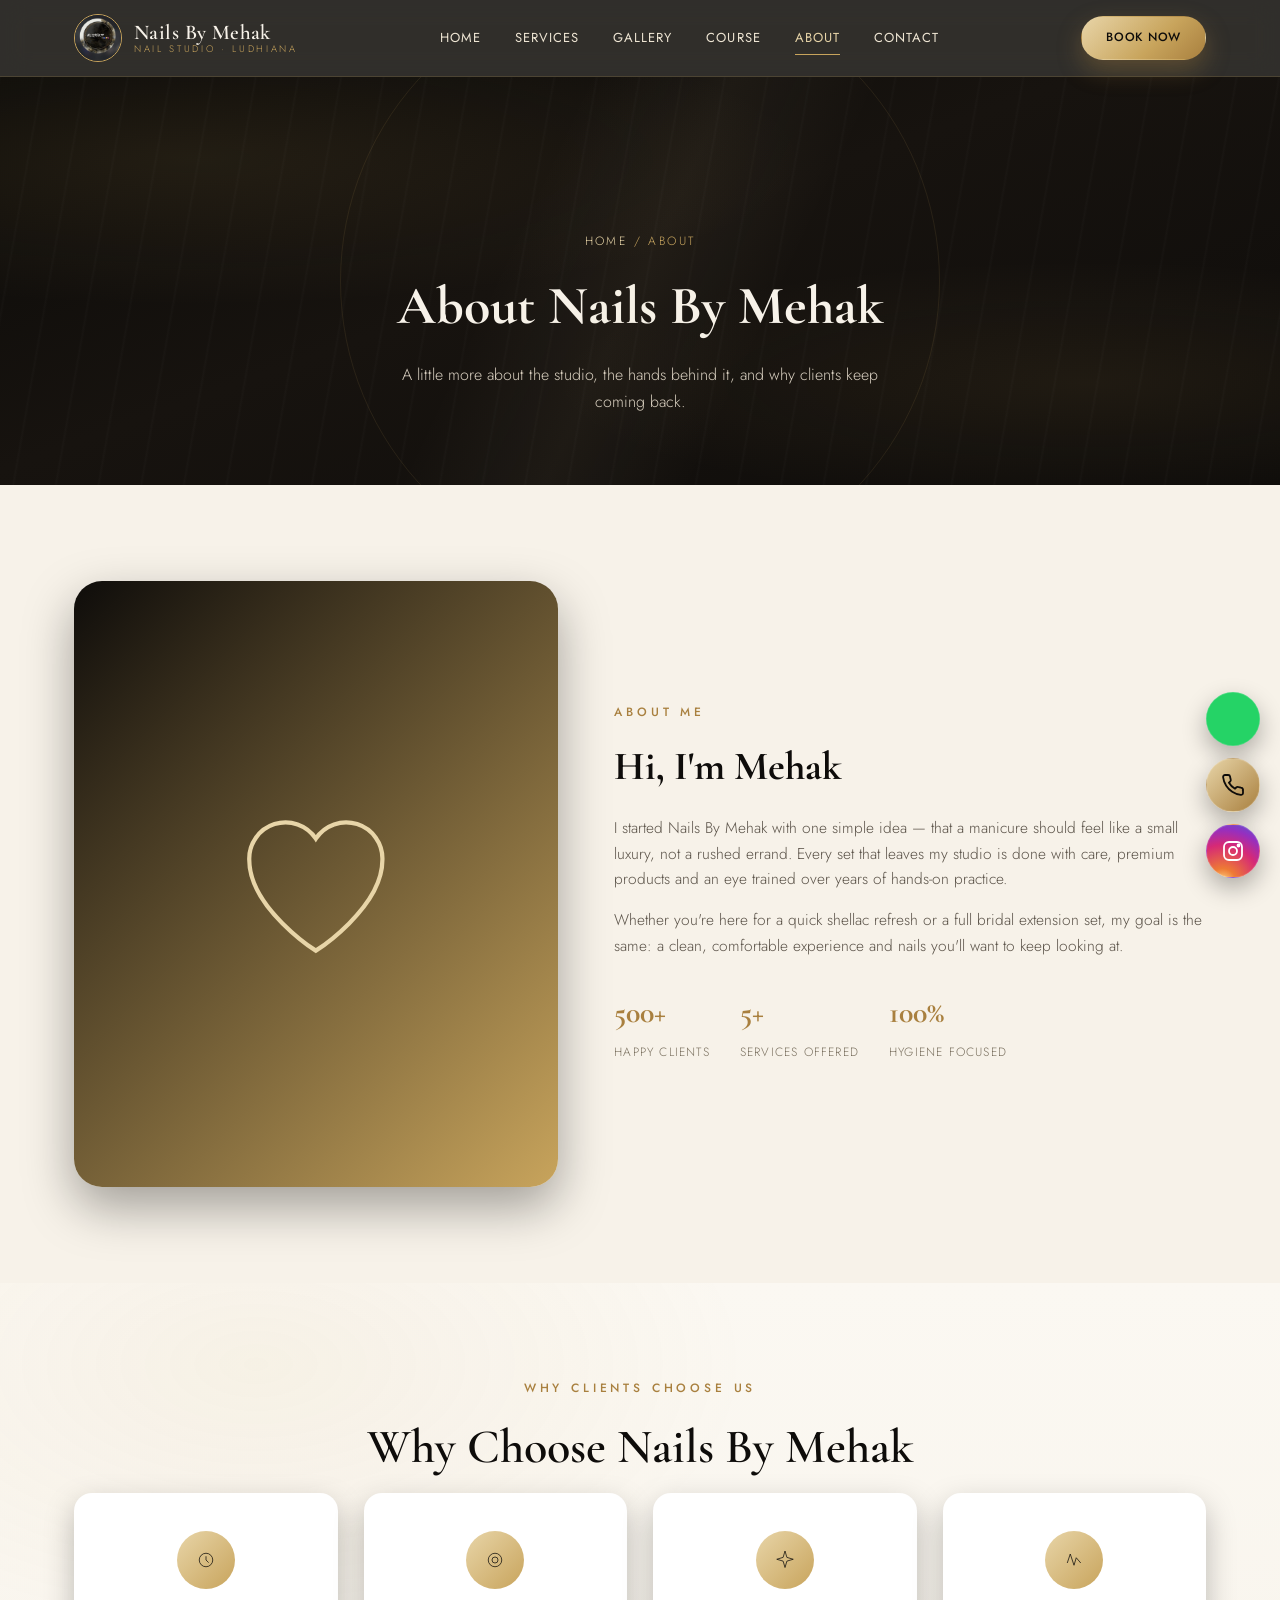
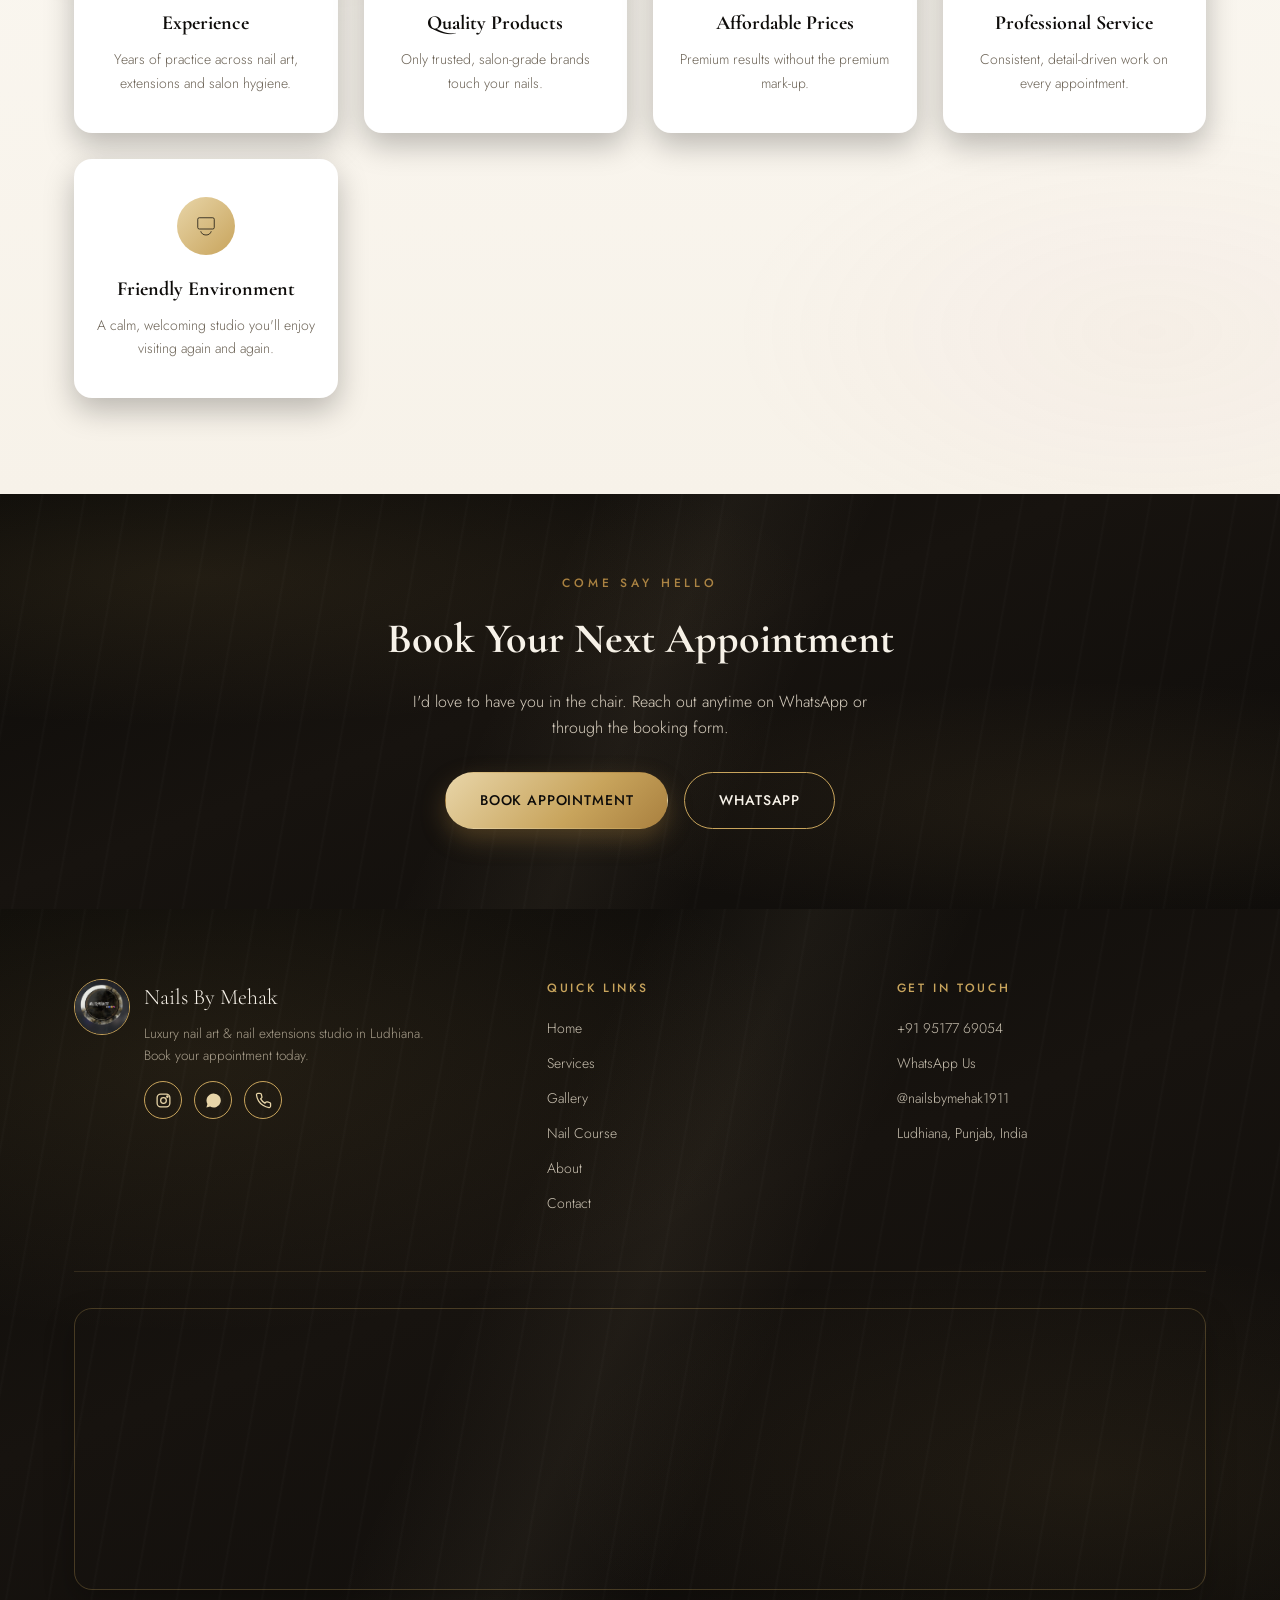
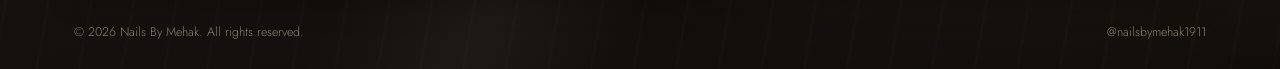
==== commit a2b9e082: "commit" ====
--- a/about.html
+++ b/about.html
@@ -138,6 +138,12 @@
         <span style="display:block;color:#c9c0b0;font-size:14px">Ludhiana, Punjab, India</span>
       </div>
     </div>
+
+    <div class="footer-map reveal">
+      <iframe src="https://www.google.com/maps/embed?pb=!1m18!1m12!1m3!1d109586.64142198743!2d75.72829124335937!3d30.870360699999996!2m3!1f0!2f0!3f0!3m2!1i1024!2i768!4f13.1!3m3!1m2!1s0x391a8373ee323569%3A0x1d28af57f50141ce!2sNail%20Studio%20By%20Mehak!5e0!3m2!1sen!2sin!4v1785841309118!5m2!1sen!2sin"
+        loading="lazy" referrerpolicy="strict-origin-when-cross-origin" title="Nails By Mehak location on Google Maps" allowfullscreen></iframe>
+    </div>
+
     <div class="footer-bottom">
       <span>© <span class="footer-year"></span> Nails By Mehak. All rights reserved.</span>
       <span>@nailsbymehak1911</span>
--- a/style.css
+++ b/style.css
@@ -342,6 +342,61 @@
 .ph-party{ background:linear-gradient(135deg,#241018,#7a2440); }
 .ph-luxury{ background:linear-gradient(135deg,#0e0c0a,#c8a45c); }
 
+/* ---------- Services slider ---------- */
+.slider-wrap{ position:relative; display:flex; align-items:flex-start; gap:14px; }
+.slider-track{
+  display:flex;
+  flex-wrap:nowrap;
+  gap:28px;
+  overflow-x:auto;
+  scroll-snap-type:x mandatory;
+  scroll-behavior:smooth;
+  padding:6px 2px 26px;
+  -ms-overflow-style:none;
+  scrollbar-width:none;
+}
+.slider-track::-webkit-scrollbar{ display:none; }
+.slider-track .card{
+  flex:0 0 auto;
+  width:280px;
+  scroll-snap-align:start;
+}
+
+.slider-arrow{
+  flex:0 0 auto;
+  width:48px; height:48px; border-radius:50%;
+  border:1px solid var(--gold);
+  background:var(--white);
+  color:var(--gold-deep);
+  display:flex; align-items:center; justify-content:center;
+  box-shadow:var(--shadow-card);
+  transition:transform .3s ease, background .3s ease, color .3s ease, opacity .3s ease;
+  z-index:2;
+  margin-top:80px; /* visually centers on the card image, not the whole card */
+}
+.slider-arrow svg{ width:20px; height:20px; }
+.slider-arrow:hover{ background:var(--gold); color:var(--ink); transform:scale(1.08); }
+.slider-arrow:active{ transform:scale(.95); }
+.slider-arrow[disabled]{ opacity:.35; pointer-events:none; }
+
+@media (max-width:560px){
+  .slider-wrap{ gap:8px; }
+  .slider-track{ gap:16px; padding:4px 2px 22px; }
+  .slider-track .card{ width:208px; }
+  .slider-track .card-body{ padding:16px 14px 18px; gap:6px; }
+  .slider-track .card-body h3{ font-size:18px; }
+  .slider-track .card-body p{ font-size:12.5px; }
+  .slider-arrow{ width:34px; height:34px; margin-top:60px; }
+  .slider-arrow svg{ width:14px; height:14px; }
+}
+
+.slider-dots{ display:flex; justify-content:center; gap:8px; margin:-8px 0 8px; }
+.slider-dots .dot{
+  width:7px; height:7px; border-radius:50%; background:#ddd0ac;
+  border:none; padding:0; cursor:pointer; transition:.3s ease;
+}
+.slider-dots .dot.active{ background:var(--gold-deep); width:22px; border-radius:5px; }
+
 /* ---------- Why choose us ---------- */
 .grid-why{ display:grid; grid-template-columns:repeat(auto-fit,minmax(220px,1fr)); gap:26px; }
 .why-item{
@@ -433,6 +488,24 @@
 .footer-social a:hover{ background:var(--gold); color:var(--ink); }
 .footer-bottom{ padding-top:24px; display:flex; justify-content:space-between; flex-wrap:wrap; gap:10px; font-size:12.5px; color:#8a806f; }
 
+/* ---------- Footer map ---------- */
+.footer-map{
+  margin:36px 0 8px;
+  border-radius:var(--radius-md);
+  overflow:hidden;
+  border:1px solid rgba(200,164,92,.28);
+  box-shadow:var(--shadow-card);
+}
+.footer-map iframe{
+  width:100%;
+  height:280px;
+  display:block;
+  border:0;
+  filter:grayscale(.15) contrast(1.05);
+}
+@media (max-width:900px){ .footer-map iframe{ height:230px; } }
+@media (max-width:560px){ .footer-map iframe{ height:190px; } }
+
 /* ---------- Floating action buttons ---------- */
 .fab-stack{ position:fixed; right:20px; bottom:22px; z-index:950; display:flex; flex-direction:column; gap:12px; }
 .fab{
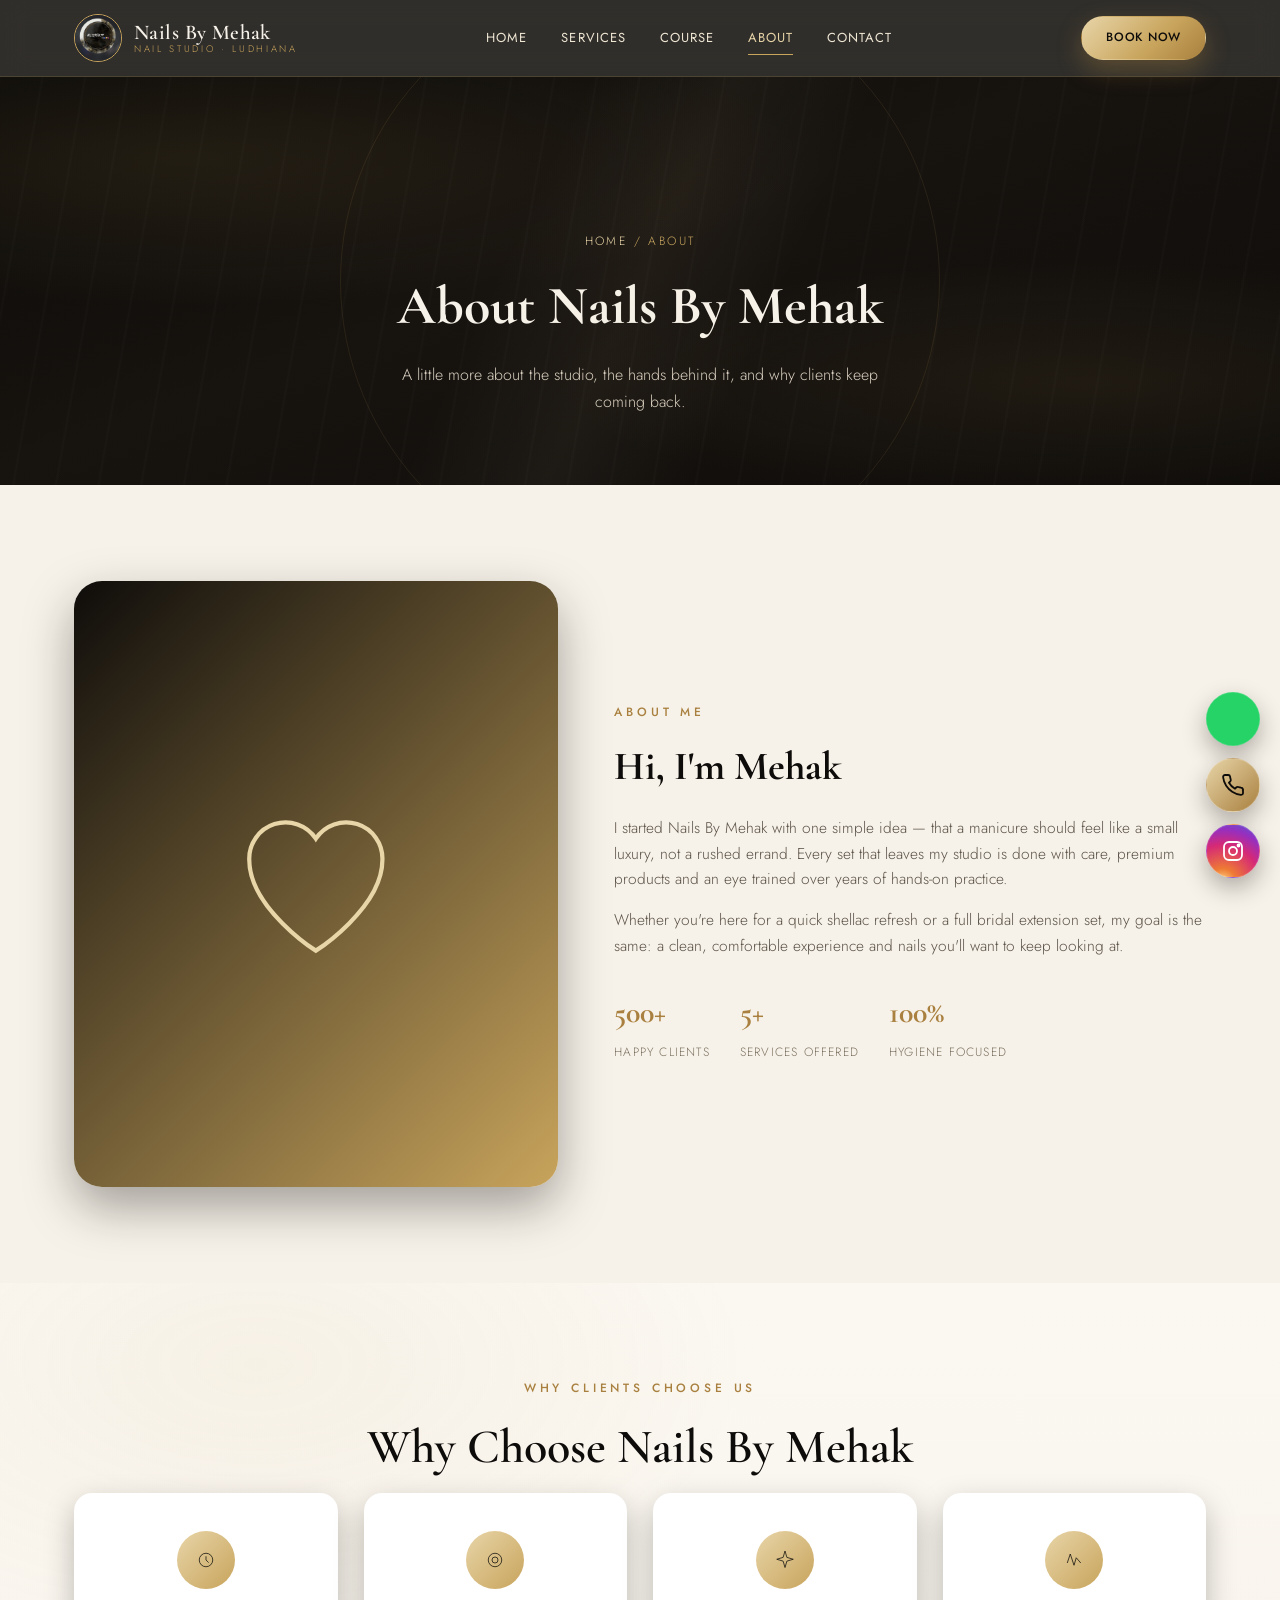
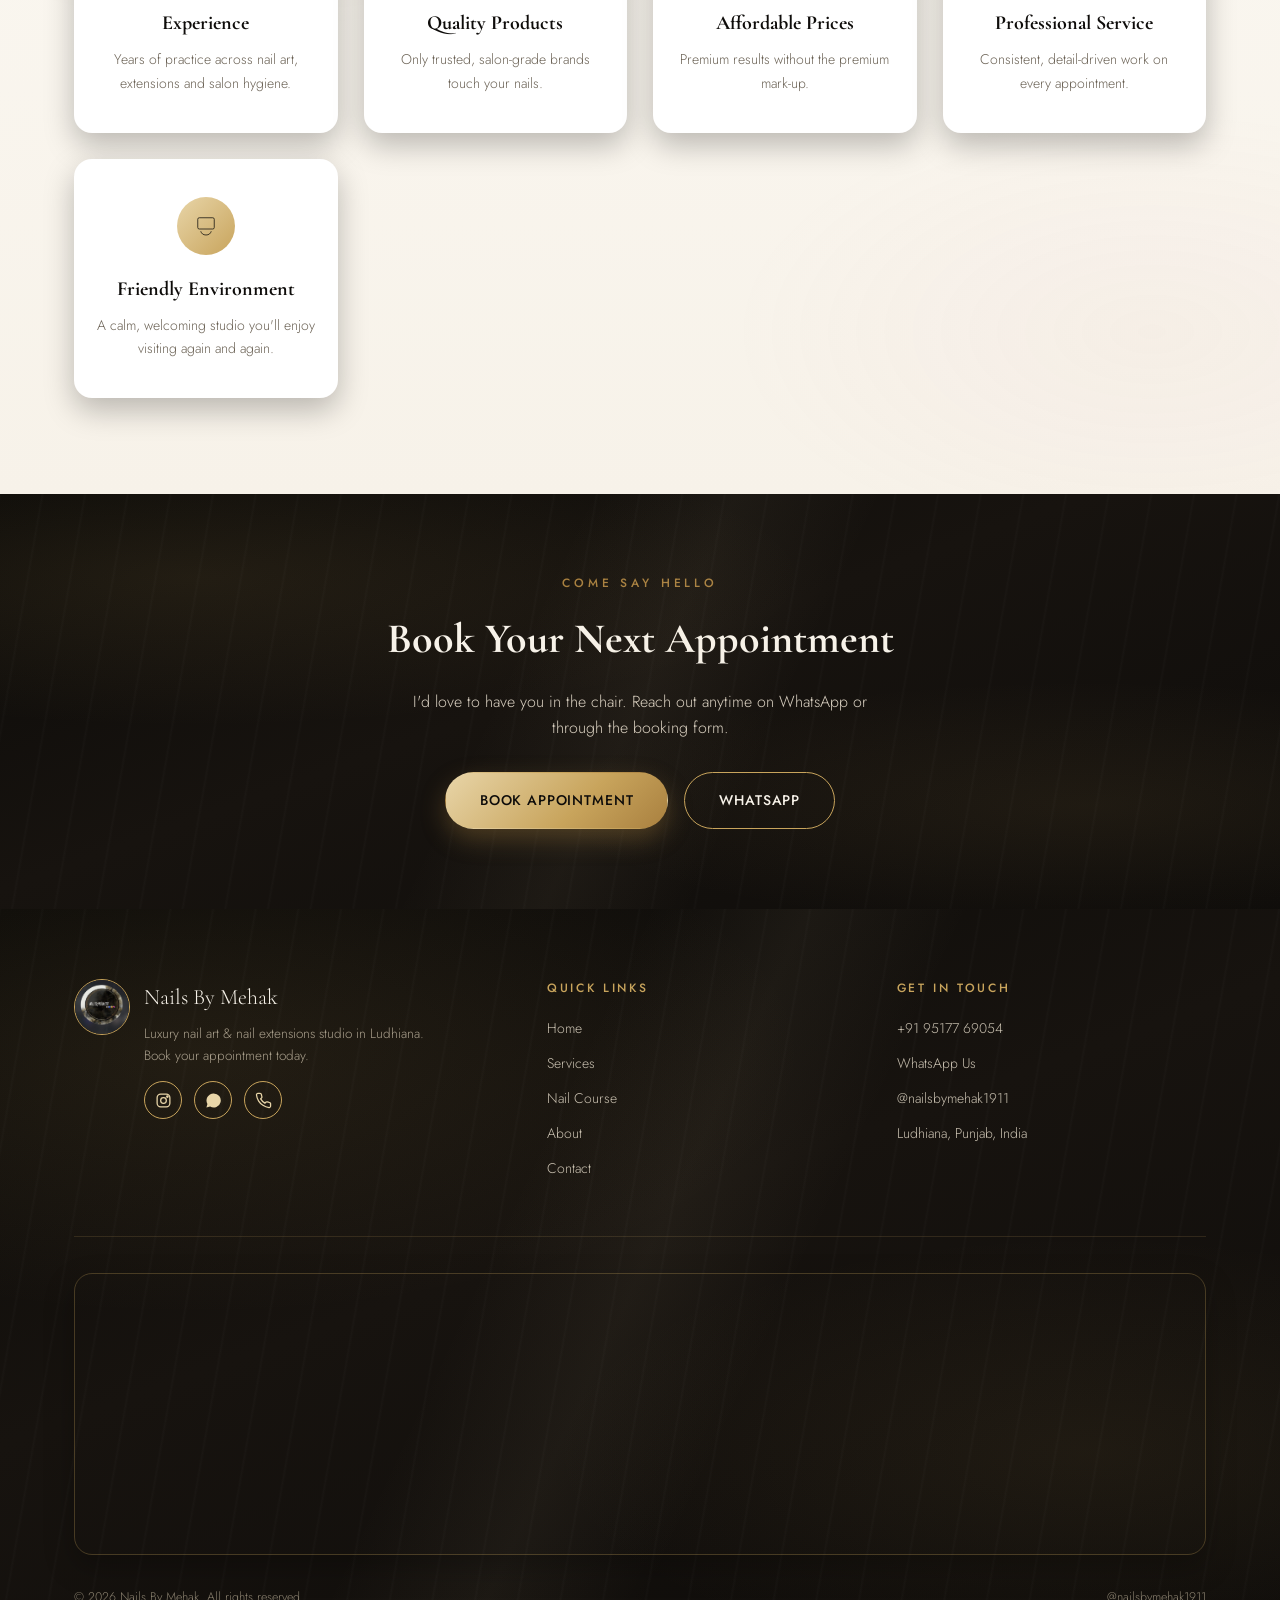
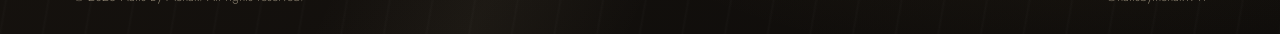
==== commit d1149818: "commit" ====
--- a/about.html
+++ b/about.html
@@ -1,6 +1,15 @@
 <!DOCTYPE html>
 <html lang="en">
 <head>
+
+   <!-- Google Tag Manager -->
+<script>(function(w,d,s,l,i){w[l]=w[l]||[];w[l].push({'gtm.start':
+new Date().getTime(),event:'gtm.js'});var f=d.getElementsByTagName(s)[0],
+j=d.createElement(s),dl=l!='dataLayer'?'&l='+l:'';j.async=true;j.src=
+'https://www.googletagmanager.com/gtm.js?id='+i+dl;f.parentNode.insertBefore(j,f);
+})(window,document,'script','dataLayer','GTM-M97ZDQ5N');</script>
+<!-- End Google Tag Manager -->
+
 <meta charset="UTF-8">
 <meta name="viewport" content="width=device-width, initial-scale=1.0">
 <title>About Us | Nails By Mehak, Ludhiana</title>
@@ -11,6 +20,11 @@
 </head>
 <body>
 
+  <!-- Google Tag Manager (noscript) -->
+<noscript><iframe src="https://www.googletagmanager.com/ns.html?id=GTM-M97ZDQ5N"
+height="0" width="0" style="display:none;visibility:hidden"></iframe></noscript>
+<!-- End Google Tag Manager (noscript) -->
+
 <header class="site-header">
   <div class="nav-wrap">
     <a href="index.html" class="brand">
@@ -20,7 +34,6 @@
     <nav class="nav-links">
       <a href="index.html" data-page="index.html">Home</a>
       <a href="services.html" data-page="services.html">Services</a>
-      <a href="gallery.html" data-page="gallery.html">Gallery</a>
       <a href="course.html" data-page="course.html">Course</a>
       <a href="about.html" data-page="about.html">About</a>
       <a href="contact.html" data-page="contact.html">Contact</a>
@@ -125,7 +138,6 @@
         <h5>Quick Links</h5>
         <a href="index.html">Home</a>
         <a href="services.html">Services</a>
-        <a href="gallery.html">Gallery</a>
         <a href="course.html">Nail Course</a>
         <a href="about.html">About</a>
         <a href="contact.html">Contact</a>
--- a/style.css
+++ b/style.css
@@ -413,23 +413,6 @@
 .why-item h4{ font-family:var(--font-display); font-size:20px; margin:0 0 8px; }
 .why-item p{ font-size:14px; color:#6b6255; margin:0; }
 
-/* ---------- Gallery preview / grid ---------- */
-.grid-gallery{ display:grid; grid-template-columns:repeat(4,1fr); grid-auto-rows:190px; gap:14px; }
-.gallery-tile{
-  position:relative; border-radius:var(--radius-sm); overflow:hidden; cursor:pointer;
-}
-.gallery-tile .ph{ width:100%; height:100%; transition:transform .6s ease; display:flex; align-items:center; justify-content:center; }
-.gallery-tile:hover .ph{ transform:scale(1.1); }
-.gallery-tile .label{
-  position:absolute; inset:auto 0 0 0; padding:14px;
-  background:linear-gradient(to top, rgba(14,12,10,.85), transparent);
-  color:var(--cream); font-size:12px; letter-spacing:.08em; text-transform:uppercase;
-  opacity:0; transform:translateY(8px); transition:.35s ease;
-}
-.gallery-tile:hover .label{ opacity:1; transform:translateY(0); }
-.gallery-tile.tall{ grid-row:span 2; }
-@media (max-width:900px){ .grid-gallery{ grid-template-columns:repeat(2,1fr); grid-auto-rows:160px; } }
-
 /* ---------- Testimonials ---------- */
 .testi-track{ display:grid; grid-template-columns:repeat(auto-fit,minmax(300px,1fr)); gap:26px; }
 .testi-card{
@@ -599,28 +582,6 @@
 .about-stats .stat b{ font-family:var(--font-display); font-size:30px; color:var(--gold-deep); display:block; }
 .about-stats .stat span{ font-size:12px; letter-spacing:.1em; text-transform:uppercase; color:#7a705f; }
 
-/* ---------- Gallery filters ---------- */
-.filter-bar{ display:flex; gap:10px; justify-content:center; flex-wrap:wrap; margin-bottom:44px; }
-.filter-btn{
-  padding:10px 22px; border-radius:999px; border:1px solid #ded2b3; font-size:12.5px; letter-spacing:.08em;
-  text-transform:uppercase; background:transparent; color:#5b5349; transition:.3s;
-}
-.filter-btn:hover{ border-color:var(--gold); color:var(--gold-deep); }
-.filter-btn.active{ background:var(--ink); border-color:var(--ink); color:var(--gold-light); }
-
-/* ---------- Lightbox ---------- */
-.lightbox{
-  position:fixed; inset:0; background:rgba(6,5,4,.94); z-index:1200; display:none;
-  align-items:center; justify-content:center; padding:30px;
-}
-.lightbox.open{ display:flex; }
-.lightbox-inner{ max-width:640px; width:100%; aspect-ratio:4/5; border-radius:var(--radius-lg); overflow:hidden; position:relative; }
-.lightbox-inner .ph{ width:100%; height:100%; display:flex; align-items:center; justify-content:center; }
-.lightbox-close{
-  position:absolute; top:-46px; right:0; color:var(--cream); font-size:28px; background:none; border:none;
-}
-@media (max-width:640px){ .lightbox-close{ top:auto; bottom:-50px; right:50%; transform:translateX(50%); } }
-
 /* ---------- Contact grid ---------- */
 .contact-grid{ display:grid; grid-template-columns:1fr 1.2fr; gap:50px; align-items:flex-start; }
 @media (max-width:860px){ .contact-grid{ grid-template-columns:1fr; } }
